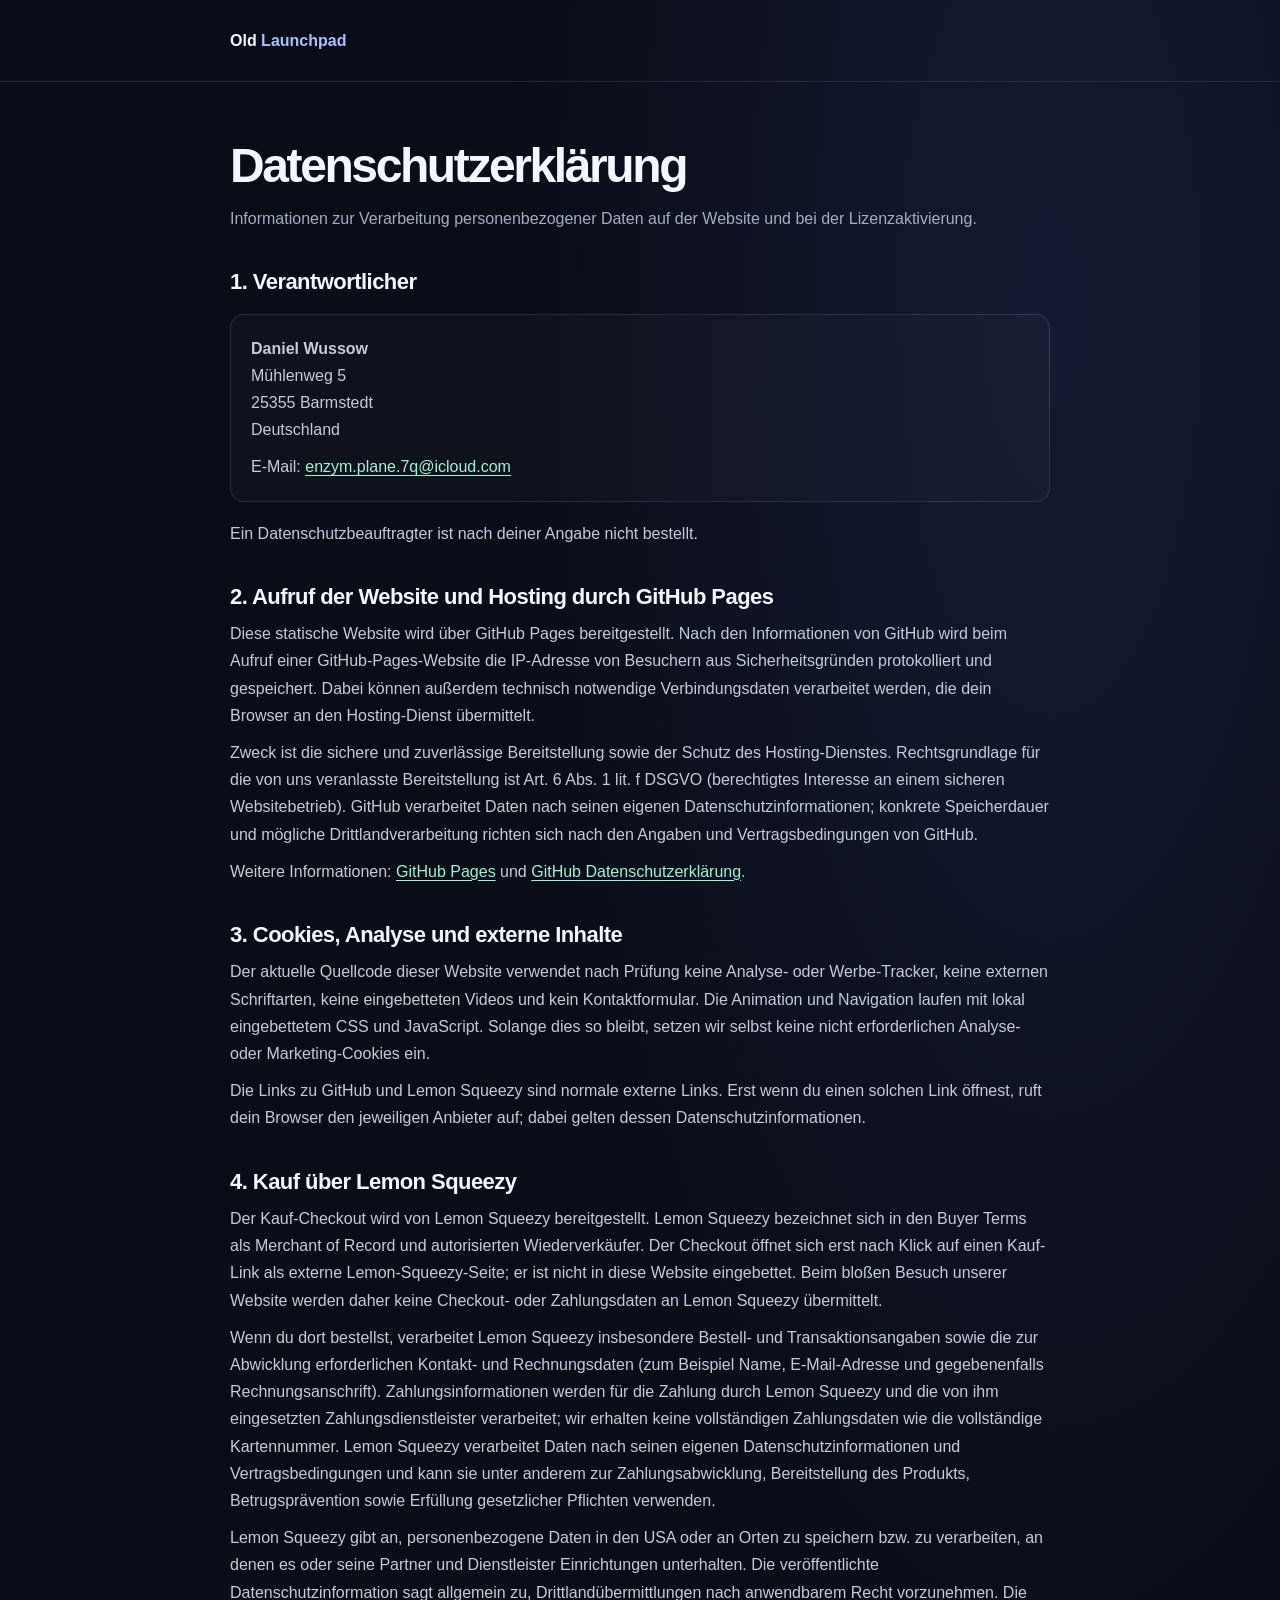
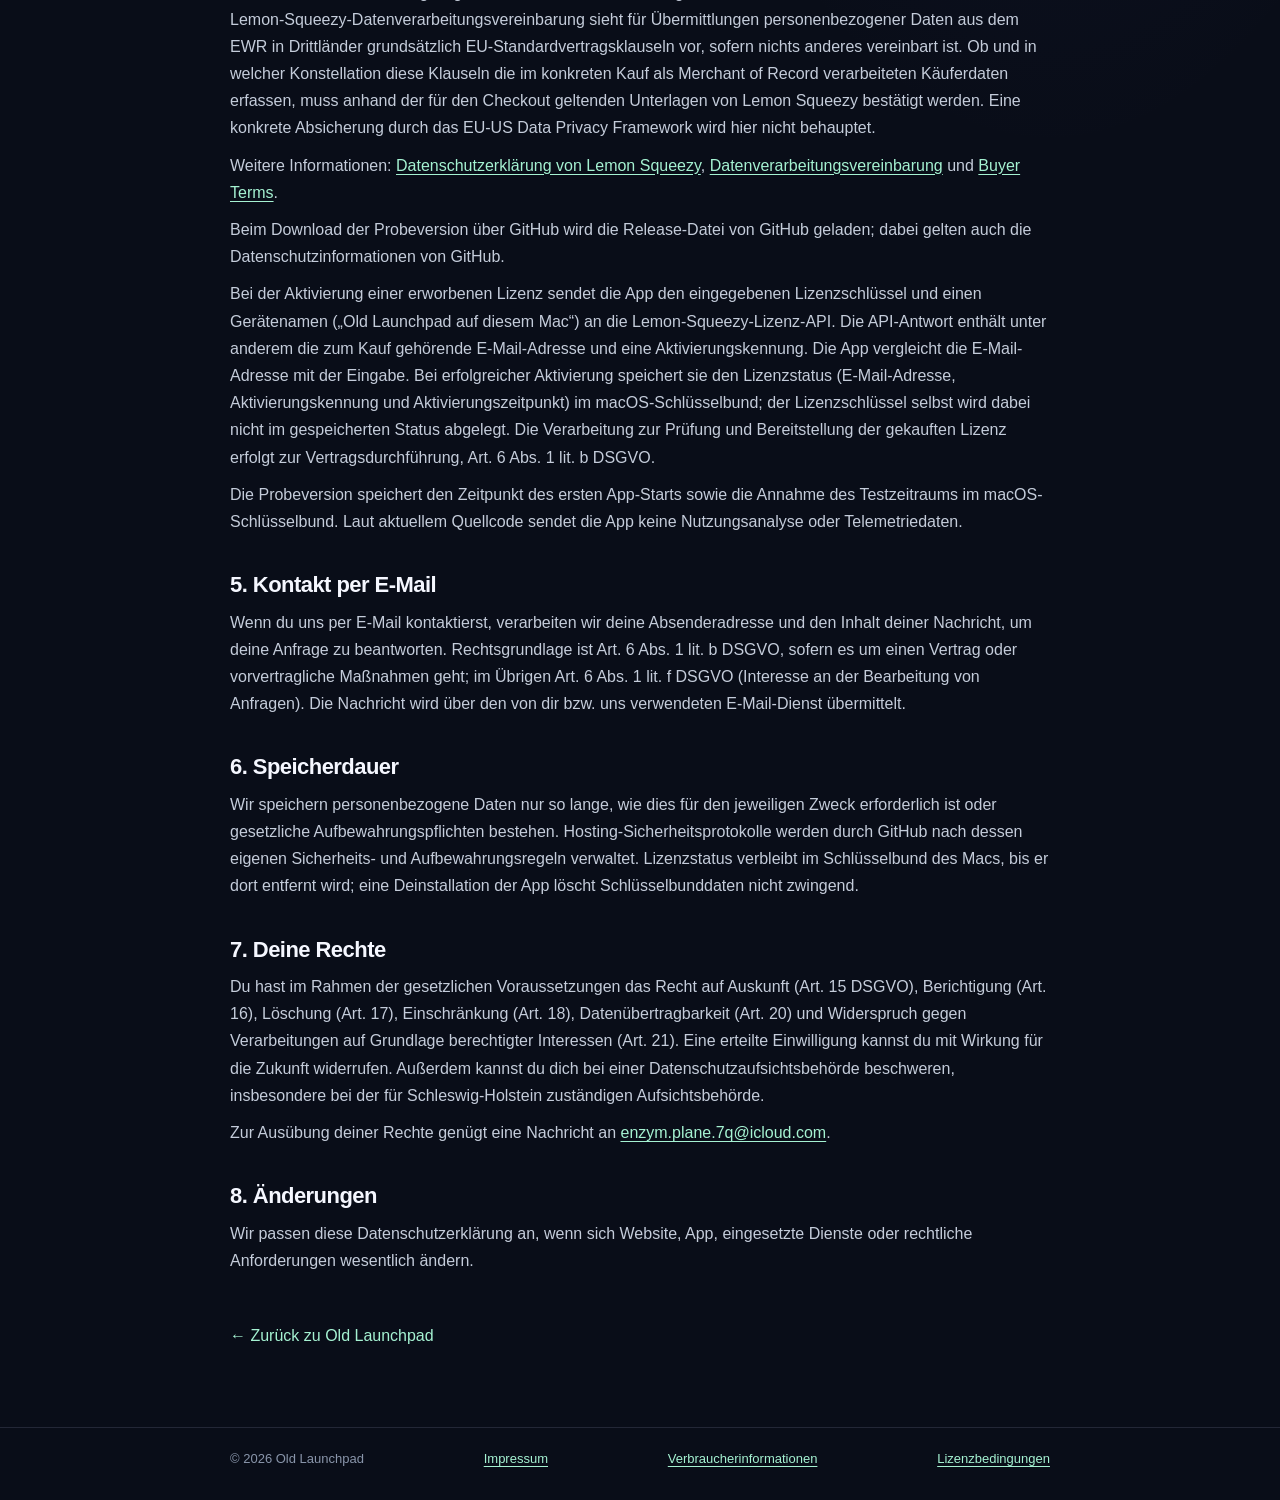
==== datenschutz.html @ 27e488f2 "Publish BaseBar Menu website Replace the placeholder with the BaseBar Menu landing page and unchange" ====
<!doctype html>
<html lang="de">
<head>
  <meta charset="utf-8">
  <meta name="viewport" content="width=device-width, initial-scale=1">
  <title>Datenschutzerklärung — Old Launchpad</title>
  <link rel="stylesheet" href="rechtliches.css">
</head>
<body>
  <header><div class="wrap"><a class="brand" href="index.html">Old <span>Launchpad</span></a></div></header>
  <main class="wrap">
    <h1>Datenschutzerklärung</h1>
    <p class="lead">Informationen zur Verarbeitung personenbezogener Daten auf der Website und bei der Lizenzaktivierung.</p>

    <h2>1. Verantwortlicher</h2>
    <div class="card">
      <p><strong>Daniel Wussow</strong><br>
      Mühlenweg 5<br>
      25355 Barmstedt<br>
      Deutschland</p>
      <p>E-Mail: <a href="mailto:enzym.plane.7q@icloud.com">enzym.plane.7q@icloud.com</a></p>
    </div>
    <p>Ein Datenschutzbeauftragter ist nach deiner Angabe nicht bestellt.</p>

    <h2>2. Aufruf der Website und Hosting durch GitHub Pages</h2>
    <p>Diese statische Website wird über GitHub Pages bereitgestellt. Nach den Informationen von GitHub wird beim Aufruf einer GitHub-Pages-Website die IP-Adresse von Besuchern aus Sicherheitsgründen protokolliert und gespeichert. Dabei können außerdem technisch notwendige Verbindungsdaten verarbeitet werden, die dein Browser an den Hosting-Dienst übermittelt.</p>
    <p>Zweck ist die sichere und zuverlässige Bereitstellung sowie der Schutz des Hosting-Dienstes. Rechtsgrundlage für die von uns veranlasste Bereitstellung ist Art. 6 Abs. 1 lit. f DSGVO (berechtigtes Interesse an einem sicheren Websitebetrieb). GitHub verarbeitet Daten nach seinen eigenen Datenschutzinformationen; konkrete Speicherdauer und mögliche Drittlandverarbeitung richten sich nach den Angaben und Vertragsbedingungen von GitHub.</p>
    <p>Weitere Informationen: <a href="https://docs.github.com/en/pages/getting-started-with-github-pages/what-is-github-pages">GitHub Pages</a> und <a href="https://docs.github.com/en/site-policy/privacy-policies/github-general-privacy-statement">GitHub Datenschutzerklärung</a>.</p>

    <h2>3. Cookies, Analyse und externe Inhalte</h2>
    <p>Der aktuelle Quellcode dieser Website verwendet nach Prüfung keine Analyse- oder Werbe-Tracker, keine externen Schriftarten, keine eingebetteten Videos und kein Kontaktformular. Die Animation und Navigation laufen mit lokal eingebettetem CSS und JavaScript. Solange dies so bleibt, setzen wir selbst keine nicht erforderlichen Analyse- oder Marketing-Cookies ein.</p>
    <p>Die Links zu GitHub und Lemon Squeezy sind normale externe Links. Erst wenn du einen solchen Link öffnest, ruft dein Browser den jeweiligen Anbieter auf; dabei gelten dessen Datenschutzinformationen.</p>

    <h2>4. Kauf über Lemon Squeezy</h2>
    <p>Der Kauf-Checkout wird von Lemon Squeezy bereitgestellt. Lemon Squeezy bezeichnet sich in den Buyer Terms als Merchant of Record und autorisierten Wiederverkäufer. Der Checkout öffnet sich erst nach Klick auf einen Kauf-Link als externe Lemon-Squeezy-Seite; er ist nicht in diese Website eingebettet. Beim bloßen Besuch unserer Website werden daher keine Checkout- oder Zahlungsdaten an Lemon Squeezy übermittelt.</p>
    <p>Wenn du dort bestellst, verarbeitet Lemon Squeezy insbesondere Bestell- und Transaktionsangaben sowie die zur Abwicklung erforderlichen Kontakt- und Rechnungsdaten (zum Beispiel Name, E-Mail-Adresse und gegebenenfalls Rechnungsanschrift). Zahlungsinformationen werden für die Zahlung durch Lemon Squeezy und die von ihm eingesetzten Zahlungsdienstleister verarbeitet; wir erhalten keine vollständigen Zahlungsdaten wie die vollständige Kartennummer. Lemon Squeezy verarbeitet Daten nach seinen eigenen Datenschutzinformationen und Vertragsbedingungen und kann sie unter anderem zur Zahlungsabwicklung, Bereitstellung des Produkts, Betrugsprävention sowie Erfüllung gesetzlicher Pflichten verwenden.</p>
    <p>Lemon Squeezy gibt an, personenbezogene Daten in den USA oder an Orten zu speichern bzw. zu verarbeiten, an denen es oder seine Partner und Dienstleister Einrichtungen unterhalten. Die veröffentlichte Datenschutzinformation sagt allgemein zu, Drittlandübermittlungen nach anwendbarem Recht vorzunehmen. Die Lemon-Squeezy-Datenverarbeitungsvereinbarung sieht für Übermittlungen personenbezogener Daten aus dem EWR in Drittländer grundsätzlich EU-Standardvertragsklauseln vor, sofern nichts anderes vereinbart ist. Ob und in welcher Konstellation diese Klauseln die im konkreten Kauf als Merchant of Record verarbeiteten Käuferdaten erfassen, muss anhand der für den Checkout geltenden Unterlagen von Lemon Squeezy bestätigt werden. Eine konkrete Absicherung durch das EU-US Data Privacy Framework wird hier nicht behauptet.</p>
    <p>Weitere Informationen: <a href="https://www.lemonsqueezy.com/privacy">Datenschutzerklärung von Lemon Squeezy</a>, <a href="https://www.lemonsqueezy.com/dpa">Datenverarbeitungsvereinbarung</a> und <a href="https://www.lemonsqueezy.com/buyer-terms">Buyer Terms</a>.</p>
    <p>Beim Download der Probeversion über GitHub wird die Release-Datei von GitHub geladen; dabei gelten auch die Datenschutzinformationen von GitHub.</p>
    <p>Bei der Aktivierung einer erworbenen Lizenz sendet die App den eingegebenen Lizenzschlüssel und einen Gerätenamen („Old Launchpad auf diesem Mac“) an die Lemon-Squeezy-Lizenz-API. Die API-Antwort enthält unter anderem die zum Kauf gehörende E-Mail-Adresse und eine Aktivierungskennung. Die App vergleicht die E-Mail-Adresse mit der Eingabe. Bei erfolgreicher Aktivierung speichert sie den Lizenzstatus (E-Mail-Adresse, Aktivierungskennung und Aktivierungszeitpunkt) im macOS-Schlüsselbund; der Lizenzschlüssel selbst wird dabei nicht im gespeicherten Status abgelegt. Die Verarbeitung zur Prüfung und Bereitstellung der gekauften Lizenz erfolgt zur Vertragsdurchführung, Art. 6 Abs. 1 lit. b DSGVO.</p>
    <p>Die Probeversion speichert den Zeitpunkt des ersten App-Starts sowie die Annahme des Testzeitraums im macOS-Schlüsselbund. Laut aktuellem Quellcode sendet die App keine Nutzungsanalyse oder Telemetriedaten.</p>

    <h2>5. Kontakt per E-Mail</h2>
    <p>Wenn du uns per E-Mail kontaktierst, verarbeiten wir deine Absenderadresse und den Inhalt deiner Nachricht, um deine Anfrage zu beantworten. Rechtsgrundlage ist Art. 6 Abs. 1 lit. b DSGVO, sofern es um einen Vertrag oder vorvertragliche Maßnahmen geht; im Übrigen Art. 6 Abs. 1 lit. f DSGVO (Interesse an der Bearbeitung von Anfragen). Die Nachricht wird über den von dir bzw. uns verwendeten E-Mail-Dienst übermittelt.</p>

    <h2>6. Speicherdauer</h2>
    <p>Wir speichern personenbezogene Daten nur so lange, wie dies für den jeweiligen Zweck erforderlich ist oder gesetzliche Aufbewahrungspflichten bestehen. Hosting-Sicherheitsprotokolle werden durch GitHub nach dessen eigenen Sicherheits- und Aufbewahrungsregeln verwaltet. Lizenzstatus verbleibt im Schlüsselbund des Macs, bis er dort entfernt wird; eine Deinstallation der App löscht Schlüsselbunddaten nicht zwingend.</p>

    <h2>7. Deine Rechte</h2>
    <p>Du hast im Rahmen der gesetzlichen Voraussetzungen das Recht auf Auskunft (Art. 15 DSGVO), Berichtigung (Art. 16), Löschung (Art. 17), Einschränkung (Art. 18), Datenübertragbarkeit (Art. 20) und Widerspruch gegen Verarbeitungen auf Grundlage berechtigter Interessen (Art. 21). Eine erteilte Einwilligung kannst du mit Wirkung für die Zukunft widerrufen. Außerdem kannst du dich bei einer Datenschutzaufsichtsbehörde beschweren, insbesondere bei der für Schleswig-Holstein zuständigen Aufsichtsbehörde.</p>
    <p>Zur Ausübung deiner Rechte genügt eine Nachricht an <a href="mailto:enzym.plane.7q@icloud.com">enzym.plane.7q@icloud.com</a>.</p>

    <h2>8. Änderungen</h2>
    <p>Wir passen diese Datenschutzerklärung an, wenn sich Website, App, eingesetzte Dienste oder rechtliche Anforderungen wesentlich ändern.</p>

    <a class="back" href="index.html">← Zurück zu Old Launchpad</a>
  </main>
  <footer><div class="wrap footer-row"><span>© 2026 Old Launchpad</span><a href="impressum.html">Impressum</a><a href="verbraucherinformationen.html">Verbraucherinformationen</a><a href="lizenzbedingungen.html">Lizenzbedingungen</a></div></footer>
</body>
</html>
---- rechtliches.css ----
:root {
  color-scheme: dark;
  --bg: #090d18;
  --panel: #111827;
  --text: #f5f7ff;
  --muted: #a4aec4;
  --line: rgba(205, 218, 255, .13);
  --mint: #a5f2d2;
}

* { box-sizing: border-box; }
body {
  margin: 0;
  background:
    radial-gradient(ellipse at 82% 10%, rgba(80, 93, 196, .16), transparent 34rem),
    var(--bg);
  color: var(--text);
  font: 16px/1.7 -apple-system, BlinkMacSystemFont, "Segoe UI", sans-serif;
  -webkit-font-smoothing: antialiased;
}
a { color: var(--mint); text-underline-offset: 3px; }
a:hover { color: white; }
.wrap { width: min(820px, calc(100% - 40px)); margin-inline: auto; }
header { padding: 27px 0; border-bottom: 1px solid var(--line); }
.brand { color: var(--text); font-weight: 700; text-decoration: none; }
.brand span { color: #a9c2ff; }
main { padding: 58px 0 78px; }
h1 { margin: 0 0 12px; font-size: clamp(34px, 6vw, 48px); line-height: 1.1; letter-spacing: -.05em; }
h2 { margin: 36px 0 10px; font-size: 22px; line-height: 1.25; letter-spacing: -.025em; }
h3 { margin: 24px 0 8px; font-size: 17px; }
p, li { color: #c4ccda; }
p { margin: 10px 0; }
ul { padding-left: 23px; }
li { margin: 5px 0; }
.lead { color: var(--muted); margin: 0 0 28px; }
.draft {
  margin: 28px 0;
  padding: 18px 20px;
  border: 1px solid rgba(255, 191, 102, .42);
  border-radius: 14px;
  background: rgba(255, 171, 71, .08);
  color: #ffe0ad;
}
.draft strong { display: block; margin-bottom: 6px; color: #ffce83; }
.draft p, .draft li { color: #f2d9b4; font-size: 14px; }
.card {
  margin: 18px 0;
  padding: 20px;
  border: 1px solid var(--line);
  border-radius: 14px;
  background: rgba(255,255,255,.025);
}
.card p:first-child { margin-top: 0; }
.card p:last-child { margin-bottom: 0; }
.muted { color: var(--muted); font-size: 14px; }
.back { display: inline-block; margin-top: 38px; color: var(--mint); text-decoration: none; }
footer { padding: 20px 0 30px; border-top: 1px solid var(--line); color: #8995aa; font-size: 13px; }
.footer-row { display: flex; flex-wrap: wrap; gap: 12px 22px; justify-content: space-between; }
@media (max-width: 560px) {
  main { padding-top: 38px; }
  .footer-row { flex-direction: column; }
}
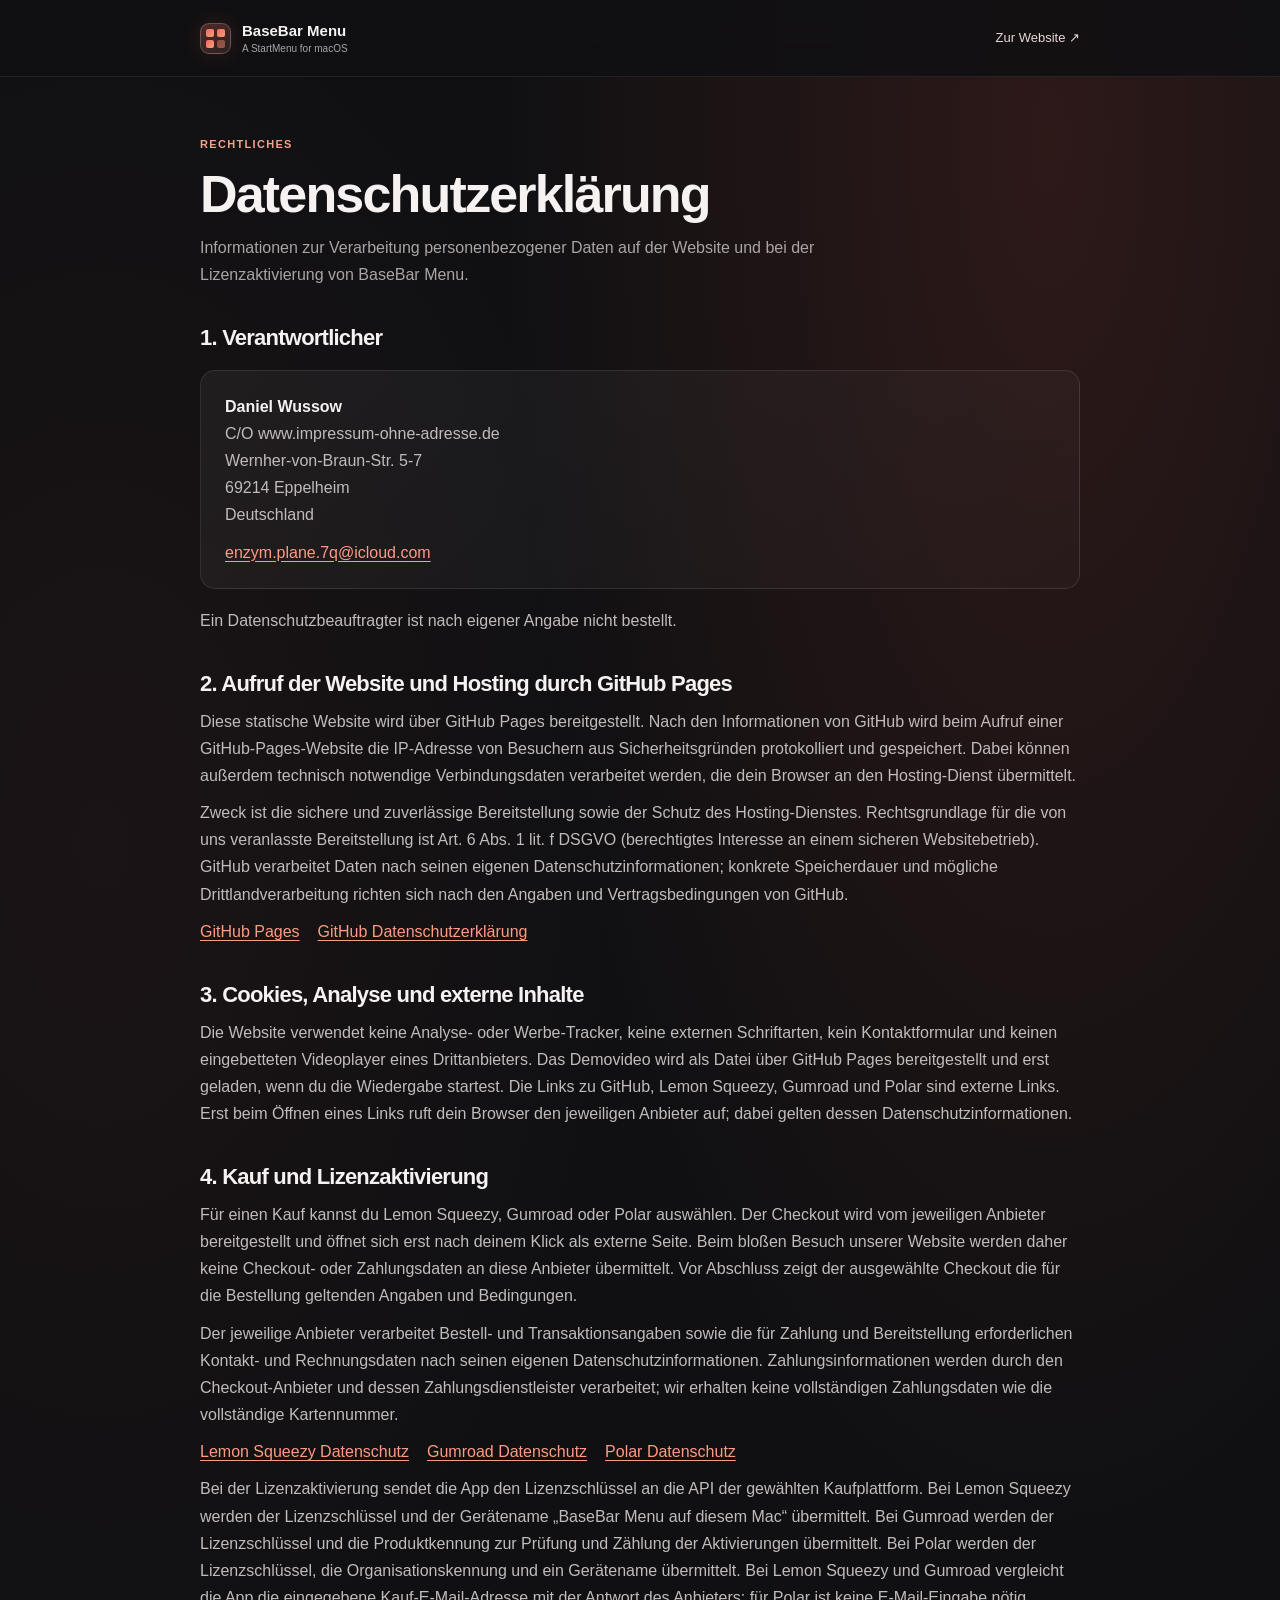
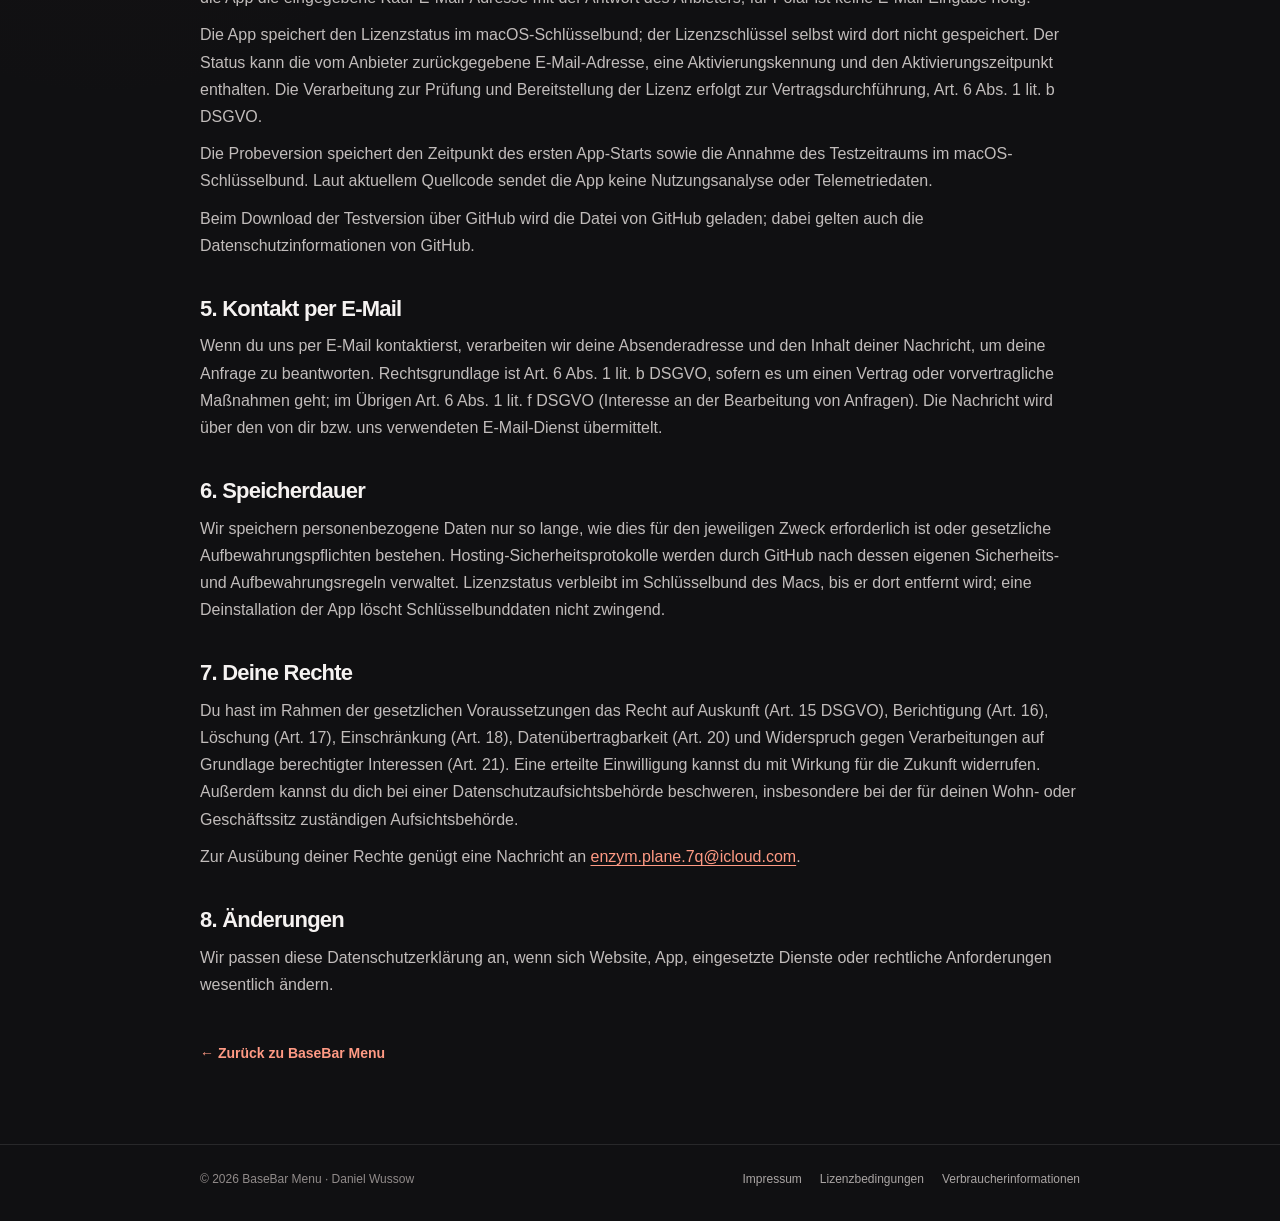
==== commit a4743fae: "Refresh BaseBar Menu legal pages Rework the four legal pages to match the BaseBar Menu branding and " ====
--- a/datenschutz.html
+++ b/datenschutz.html
@@ -3,42 +3,60 @@
 <head>
   <meta charset="utf-8">
   <meta name="viewport" content="width=device-width, initial-scale=1">
-  <title>Datenschutzerklärung — Old Launchpad</title>
+  <meta name="description" content="Datenschutzerklärung für die BaseBar Menu Website und App.">
+  <meta name="theme-color" content="#101012">
+  <title>Datenschutzerklärung — BaseBar Menu</title>
   <link rel="stylesheet" href="rechtliches.css">
 </head>
 <body>
-  <header><div class="wrap"><a class="brand" href="index.html">Old <span>Launchpad</span></a></div></header>
+  <header>
+    <div class="wrap header-row">
+      <a class="brand" href="index.html" aria-label="BaseBar Menu — A StartMenu for macOS">
+        <span class="brand-mark" aria-hidden="true"><span></span><span></span><span></span><span></span></span>
+        <span class="brand-copy"><strong>BaseBar Menu</strong><small>A StartMenu for macOS</small></span>
+      </a>
+      <a class="home-link" href="index.html">Zur Website <span aria-hidden="true">↗</span></a>
+    </div>
+  </header>
   <main class="wrap">
+    <p class="eyebrow">Rechtliches</p>
     <h1>Datenschutzerklärung</h1>
-    <p class="lead">Informationen zur Verarbeitung personenbezogener Daten auf der Website und bei der Lizenzaktivierung.</p>
+    <p class="lead">Informationen zur Verarbeitung personenbezogener Daten auf der Website und bei der Lizenzaktivierung von BaseBar Menu.</p>
 
     <h2>1. Verantwortlicher</h2>
-    <div class="card">
+    <div class="legal-card">
       <p><strong>Daniel Wussow</strong><br>
-      Mühlenweg 5<br>
-      25355 Barmstedt<br>
+      C/O www.impressum-ohne-adresse.de<br>
+      Wernher-von-Braun-Str. 5-7<br>
+      69214 Eppelheim<br>
       Deutschland</p>
-      <p>E-Mail: <a href="mailto:enzym.plane.7q@icloud.com">enzym.plane.7q@icloud.com</a></p>
+      <p><a href="mailto:enzym.plane.7q@icloud.com">enzym.plane.7q@icloud.com</a></p>
     </div>
-    <p>Ein Datenschutzbeauftragter ist nach deiner Angabe nicht bestellt.</p>
+    <p>Ein Datenschutzbeauftragter ist nach eigener Angabe nicht bestellt.</p>
 
     <h2>2. Aufruf der Website und Hosting durch GitHub Pages</h2>
     <p>Diese statische Website wird über GitHub Pages bereitgestellt. Nach den Informationen von GitHub wird beim Aufruf einer GitHub-Pages-Website die IP-Adresse von Besuchern aus Sicherheitsgründen protokolliert und gespeichert. Dabei können außerdem technisch notwendige Verbindungsdaten verarbeitet werden, die dein Browser an den Hosting-Dienst übermittelt.</p>
     <p>Zweck ist die sichere und zuverlässige Bereitstellung sowie der Schutz des Hosting-Dienstes. Rechtsgrundlage für die von uns veranlasste Bereitstellung ist Art. 6 Abs. 1 lit. f DSGVO (berechtigtes Interesse an einem sicheren Websitebetrieb). GitHub verarbeitet Daten nach seinen eigenen Datenschutzinformationen; konkrete Speicherdauer und mögliche Drittlandverarbeitung richten sich nach den Angaben und Vertragsbedingungen von GitHub.</p>
-    <p>Weitere Informationen: <a href="https://docs.github.com/en/pages/getting-started-with-github-pages/what-is-github-pages">GitHub Pages</a> und <a href="https://docs.github.com/en/site-policy/privacy-policies/github-general-privacy-statement">GitHub Datenschutzerklärung</a>.</p>
+    <p class="provider-links">
+      <a href="https://docs.github.com/en/pages/getting-started-with-github-pages/what-is-github-pages" target="_blank" rel="noopener noreferrer">GitHub Pages</a>
+      <a href="https://docs.github.com/en/site-policy/privacy-policies/github-general-privacy-statement" target="_blank" rel="noopener noreferrer">GitHub Datenschutzerklärung</a>
+    </p>
 
     <h2>3. Cookies, Analyse und externe Inhalte</h2>
-    <p>Der aktuelle Quellcode dieser Website verwendet nach Prüfung keine Analyse- oder Werbe-Tracker, keine externen Schriftarten, keine eingebetteten Videos und kein Kontaktformular. Die Animation und Navigation laufen mit lokal eingebettetem CSS und JavaScript. Solange dies so bleibt, setzen wir selbst keine nicht erforderlichen Analyse- oder Marketing-Cookies ein.</p>
-    <p>Die Links zu GitHub und Lemon Squeezy sind normale externe Links. Erst wenn du einen solchen Link öffnest, ruft dein Browser den jeweiligen Anbieter auf; dabei gelten dessen Datenschutzinformationen.</p>
+    <p>Die Website verwendet keine Analyse- oder Werbe-Tracker, keine externen Schriftarten, kein Kontaktformular und keinen eingebetteten Videoplayer eines Drittanbieters. Das Demovideo wird als Datei über GitHub Pages bereitgestellt und erst geladen, wenn du die Wiedergabe startest. Die Links zu GitHub, Lemon Squeezy, Gumroad und Polar sind externe Links. Erst beim Öffnen eines Links ruft dein Browser den jeweiligen Anbieter auf; dabei gelten dessen Datenschutzinformationen.</p>
 
-    <h2>4. Kauf über Lemon Squeezy</h2>
-    <p>Der Kauf-Checkout wird von Lemon Squeezy bereitgestellt. Lemon Squeezy bezeichnet sich in den Buyer Terms als Merchant of Record und autorisierten Wiederverkäufer. Der Checkout öffnet sich erst nach Klick auf einen Kauf-Link als externe Lemon-Squeezy-Seite; er ist nicht in diese Website eingebettet. Beim bloßen Besuch unserer Website werden daher keine Checkout- oder Zahlungsdaten an Lemon Squeezy übermittelt.</p>
-    <p>Wenn du dort bestellst, verarbeitet Lemon Squeezy insbesondere Bestell- und Transaktionsangaben sowie die zur Abwicklung erforderlichen Kontakt- und Rechnungsdaten (zum Beispiel Name, E-Mail-Adresse und gegebenenfalls Rechnungsanschrift). Zahlungsinformationen werden für die Zahlung durch Lemon Squeezy und die von ihm eingesetzten Zahlungsdienstleister verarbeitet; wir erhalten keine vollständigen Zahlungsdaten wie die vollständige Kartennummer. Lemon Squeezy verarbeitet Daten nach seinen eigenen Datenschutzinformationen und Vertragsbedingungen und kann sie unter anderem zur Zahlungsabwicklung, Bereitstellung des Produkts, Betrugsprävention sowie Erfüllung gesetzlicher Pflichten verwenden.</p>
-    <p>Lemon Squeezy gibt an, personenbezogene Daten in den USA oder an Orten zu speichern bzw. zu verarbeiten, an denen es oder seine Partner und Dienstleister Einrichtungen unterhalten. Die veröffentlichte Datenschutzinformation sagt allgemein zu, Drittlandübermittlungen nach anwendbarem Recht vorzunehmen. Die Lemon-Squeezy-Datenverarbeitungsvereinbarung sieht für Übermittlungen personenbezogener Daten aus dem EWR in Drittländer grundsätzlich EU-Standardvertragsklauseln vor, sofern nichts anderes vereinbart ist. Ob und in welcher Konstellation diese Klauseln die im konkreten Kauf als Merchant of Record verarbeiteten Käuferdaten erfassen, muss anhand der für den Checkout geltenden Unterlagen von Lemon Squeezy bestätigt werden. Eine konkrete Absicherung durch das EU-US Data Privacy Framework wird hier nicht behauptet.</p>
-    <p>Weitere Informationen: <a href="https://www.lemonsqueezy.com/privacy">Datenschutzerklärung von Lemon Squeezy</a>, <a href="https://www.lemonsqueezy.com/dpa">Datenverarbeitungsvereinbarung</a> und <a href="https://www.lemonsqueezy.com/buyer-terms">Buyer Terms</a>.</p>
-    <p>Beim Download der Probeversion über GitHub wird die Release-Datei von GitHub geladen; dabei gelten auch die Datenschutzinformationen von GitHub.</p>
-    <p>Bei der Aktivierung einer erworbenen Lizenz sendet die App den eingegebenen Lizenzschlüssel und einen Gerätenamen („Old Launchpad auf diesem Mac“) an die Lemon-Squeezy-Lizenz-API. Die API-Antwort enthält unter anderem die zum Kauf gehörende E-Mail-Adresse und eine Aktivierungskennung. Die App vergleicht die E-Mail-Adresse mit der Eingabe. Bei erfolgreicher Aktivierung speichert sie den Lizenzstatus (E-Mail-Adresse, Aktivierungskennung und Aktivierungszeitpunkt) im macOS-Schlüsselbund; der Lizenzschlüssel selbst wird dabei nicht im gespeicherten Status abgelegt. Die Verarbeitung zur Prüfung und Bereitstellung der gekauften Lizenz erfolgt zur Vertragsdurchführung, Art. 6 Abs. 1 lit. b DSGVO.</p>
+    <h2>4. Kauf und Lizenzaktivierung</h2>
+    <p>Für einen Kauf kannst du Lemon Squeezy, Gumroad oder Polar auswählen. Der Checkout wird vom jeweiligen Anbieter bereitgestellt und öffnet sich erst nach deinem Klick als externe Seite. Beim bloßen Besuch unserer Website werden daher keine Checkout- oder Zahlungsdaten an diese Anbieter übermittelt. Vor Abschluss zeigt der ausgewählte Checkout die für die Bestellung geltenden Angaben und Bedingungen.</p>
+    <p>Der jeweilige Anbieter verarbeitet Bestell- und Transaktionsangaben sowie die für Zahlung und Bereitstellung erforderlichen Kontakt- und Rechnungsdaten nach seinen eigenen Datenschutzinformationen. Zahlungsinformationen werden durch den Checkout-Anbieter und dessen Zahlungsdienstleister verarbeitet; wir erhalten keine vollständigen Zahlungsdaten wie die vollständige Kartennummer.</p>
+    <p class="provider-links">
+      <a href="https://www.lemonsqueezy.com/privacy" target="_blank" rel="noopener noreferrer">Lemon Squeezy Datenschutz</a>
+      <a href="https://gumroad.com/privacy" target="_blank" rel="noopener noreferrer">Gumroad Datenschutz</a>
+      <a href="https://polar.sh/legal/privacy" target="_blank" rel="noopener noreferrer">Polar Datenschutz</a>
+    </p>
+    <p>Bei der Lizenzaktivierung sendet die App den Lizenzschlüssel an die API der gewählten Kaufplattform. Bei Lemon Squeezy werden der Lizenzschlüssel und der Gerätename „BaseBar Menu auf diesem Mac“ übermittelt. Bei Gumroad werden der Lizenzschlüssel und die Produktkennung zur Prüfung und Zählung der Aktivierungen übermittelt. Bei Polar werden der Lizenzschlüssel, die Organisationskennung und ein Gerätename übermittelt. Bei Lemon Squeezy und Gumroad vergleicht die App die eingegebene Kauf-E-Mail-Adresse mit der Antwort des Anbieters; für Polar ist keine E-Mail-Eingabe nötig.</p>
+    <p>Die App speichert den Lizenzstatus im macOS-Schlüsselbund; der Lizenzschlüssel selbst wird dort nicht gespeichert. Der Status kann die vom Anbieter zurückgegebene E-Mail-Adresse, eine Aktivierungskennung und den Aktivierungszeitpunkt enthalten. Die Verarbeitung zur Prüfung und Bereitstellung der Lizenz erfolgt zur Vertragsdurchführung, Art. 6 Abs. 1 lit. b DSGVO.</p>
     <p>Die Probeversion speichert den Zeitpunkt des ersten App-Starts sowie die Annahme des Testzeitraums im macOS-Schlüsselbund. Laut aktuellem Quellcode sendet die App keine Nutzungsanalyse oder Telemetriedaten.</p>
+    <p>Beim Download der Testversion über GitHub wird die Datei von GitHub geladen; dabei gelten auch die Datenschutzinformationen von GitHub.</p>
 
     <h2>5. Kontakt per E-Mail</h2>
     <p>Wenn du uns per E-Mail kontaktierst, verarbeiten wir deine Absenderadresse und den Inhalt deiner Nachricht, um deine Anfrage zu beantworten. Rechtsgrundlage ist Art. 6 Abs. 1 lit. b DSGVO, sofern es um einen Vertrag oder vorvertragliche Maßnahmen geht; im Übrigen Art. 6 Abs. 1 lit. f DSGVO (Interesse an der Bearbeitung von Anfragen). Die Nachricht wird über den von dir bzw. uns verwendeten E-Mail-Dienst übermittelt.</p>
@@ -47,14 +65,23 @@
     <p>Wir speichern personenbezogene Daten nur so lange, wie dies für den jeweiligen Zweck erforderlich ist oder gesetzliche Aufbewahrungspflichten bestehen. Hosting-Sicherheitsprotokolle werden durch GitHub nach dessen eigenen Sicherheits- und Aufbewahrungsregeln verwaltet. Lizenzstatus verbleibt im Schlüsselbund des Macs, bis er dort entfernt wird; eine Deinstallation der App löscht Schlüsselbunddaten nicht zwingend.</p>
 
     <h2>7. Deine Rechte</h2>
-    <p>Du hast im Rahmen der gesetzlichen Voraussetzungen das Recht auf Auskunft (Art. 15 DSGVO), Berichtigung (Art. 16), Löschung (Art. 17), Einschränkung (Art. 18), Datenübertragbarkeit (Art. 20) und Widerspruch gegen Verarbeitungen auf Grundlage berechtigter Interessen (Art. 21). Eine erteilte Einwilligung kannst du mit Wirkung für die Zukunft widerrufen. Außerdem kannst du dich bei einer Datenschutzaufsichtsbehörde beschweren, insbesondere bei der für Schleswig-Holstein zuständigen Aufsichtsbehörde.</p>
+    <p>Du hast im Rahmen der gesetzlichen Voraussetzungen das Recht auf Auskunft (Art. 15 DSGVO), Berichtigung (Art. 16), Löschung (Art. 17), Einschränkung (Art. 18), Datenübertragbarkeit (Art. 20) und Widerspruch gegen Verarbeitungen auf Grundlage berechtigter Interessen (Art. 21). Eine erteilte Einwilligung kannst du mit Wirkung für die Zukunft widerrufen. Außerdem kannst du dich bei einer Datenschutzaufsichtsbehörde beschweren, insbesondere bei der für deinen Wohn- oder Geschäftssitz zuständigen Aufsichtsbehörde.</p>
     <p>Zur Ausübung deiner Rechte genügt eine Nachricht an <a href="mailto:enzym.plane.7q@icloud.com">enzym.plane.7q@icloud.com</a>.</p>
 
     <h2>8. Änderungen</h2>
     <p>Wir passen diese Datenschutzerklärung an, wenn sich Website, App, eingesetzte Dienste oder rechtliche Anforderungen wesentlich ändern.</p>
 
-    <a class="back" href="index.html">← Zurück zu Old Launchpad</a>
+    <a class="back" href="index.html">← Zurück zu BaseBar Menu</a>
   </main>
-  <footer><div class="wrap footer-row"><span>© 2026 Old Launchpad</span><a href="impressum.html">Impressum</a><a href="verbraucherinformationen.html">Verbraucherinformationen</a><a href="lizenzbedingungen.html">Lizenzbedingungen</a></div></footer>
+  <footer>
+    <div class="wrap footer-row">
+      <span>© 2026 BaseBar Menu · Daniel Wussow</span>
+      <nav class="footer-links" aria-label="Rechtliche Seiten">
+        <a href="impressum.html">Impressum</a>
+        <a href="lizenzbedingungen.html">Lizenzbedingungen</a>
+        <a href="verbraucherinformationen.html">Verbraucherinformationen</a>
+      </nav>
+    </div>
+  </footer>
 </body>
 </html>
--- a/rechtliches.css
+++ b/rechtliches.css
@@ -1,62 +1,233 @@
 :root {
   color-scheme: dark;
-  --bg: #090d18;
-  --panel: #111827;
-  --text: #f5f7ff;
-  --muted: #a4aec4;
-  --line: rgba(205, 218, 255, .13);
-  --mint: #a5f2d2;
+  --background: #101012;
+  --surface: #18181c;
+  --text: #f5f2f1;
+  --muted: #aaa5a4;
+  --line: rgba(255, 255, 255, .1);
+  --red: #f06b60;
+  --orange: #f5a078;
 }
 
 * { box-sizing: border-box; }
+
+html { scroll-behavior: smooth; }
+
 body {
   margin: 0;
   background:
-    radial-gradient(ellipse at 82% 10%, rgba(80, 93, 196, .16), transparent 34rem),
-    var(--bg);
+    radial-gradient(ellipse at 82% 5%, rgba(181, 66, 54, .18), transparent 34rem),
+    radial-gradient(ellipse at 8% 30%, rgba(108, 48, 47, .12), transparent 32rem),
+    var(--background);
   color: var(--text);
   font: 16px/1.7 -apple-system, BlinkMacSystemFont, "Segoe UI", sans-serif;
   -webkit-font-smoothing: antialiased;
 }
-a { color: var(--mint); text-underline-offset: 3px; }
-a:hover { color: white; }
-.wrap { width: min(820px, calc(100% - 40px)); margin-inline: auto; }
-header { padding: 27px 0; border-bottom: 1px solid var(--line); }
-.brand { color: var(--text); font-weight: 700; text-decoration: none; }
-.brand span { color: #a9c2ff; }
+
+a {
+  color: #ff9a84;
+  text-underline-offset: 3px;
+}
+
+a:hover { color: #ffc0a5; }
+
+.wrap {
+  width: min(880px, calc(100% - 40px));
+  margin-inline: auto;
+}
+
+header {
+  position: sticky;
+  z-index: 5;
+  top: 0;
+  border-bottom: 1px solid rgba(255, 255, 255, .08);
+  background: rgba(16, 16, 18, .86);
+  backdrop-filter: blur(18px);
+}
+
+.header-row {
+  display: flex;
+  min-height: 76px;
+  align-items: center;
+  justify-content: space-between;
+  gap: 20px;
+}
+
+.brand {
+  display: inline-flex;
+  align-items: center;
+  gap: 11px;
+  color: var(--text);
+  font-weight: 800;
+  text-decoration: none;
+}
+
+.brand-mark {
+  display: grid;
+  width: 31px;
+  height: 31px;
+  flex: 0 0 auto;
+  grid-template-columns: repeat(2, 1fr);
+  gap: 3px;
+  padding: 5px;
+  border: 1px solid rgba(255, 255, 255, .22);
+  border-radius: 9px;
+  background: linear-gradient(145deg, rgba(240, 107, 96, .3), rgba(245, 160, 120, .12));
+  box-shadow: 0 0 24px rgba(240, 107, 96, .16);
+}
+
+.brand-mark span {
+  border-radius: 2px;
+  background: linear-gradient(135deg, var(--red), var(--orange));
+}
+
+.brand-mark span:last-child { opacity: .48; }
+
+.brand-copy { display: grid; line-height: 1.2; }
+.brand-copy strong { font-size: 15px; }
+.brand-copy small {
+  margin-top: 3px;
+  color: var(--muted);
+  font-size: 10px;
+  font-weight: 500;
+}
+
+.home-link {
+  color: #e7d8d5;
+  font-size: 13px;
+  text-decoration: none;
+}
+
+.home-link:hover { color: var(--orange); }
+
 main { padding: 58px 0 78px; }
-h1 { margin: 0 0 12px; font-size: clamp(34px, 6vw, 48px); line-height: 1.1; letter-spacing: -.05em; }
-h2 { margin: 36px 0 10px; font-size: 22px; line-height: 1.25; letter-spacing: -.025em; }
-h3 { margin: 24px 0 8px; font-size: 17px; }
-p, li { color: #c4ccda; }
+
+.eyebrow {
+  margin: 0 0 12px;
+  color: #f4a28d;
+  font-size: 11px;
+  font-weight: 700;
+  letter-spacing: .12em;
+  text-transform: uppercase;
+}
+
+h1, h2, h3 {
+  font-family: -apple-system, BlinkMacSystemFont, "Segoe UI", sans-serif;
+  letter-spacing: -.035em;
+}
+
+h1 {
+  margin: 0 0 12px;
+  font-size: clamp(36px, 6vw, 52px);
+  font-weight: 800;
+  line-height: 1.08;
+}
+
+h2 {
+  margin: 36px 0 10px;
+  font-size: 22px;
+  font-weight: 750;
+  line-height: 1.25;
+}
+
+h3 {
+  margin: 24px 0 8px;
+  font-size: 17px;
+  font-weight: 700;
+}
+
+p, li { color: #c1bcbb; }
 p { margin: 10px 0; }
 ul { padding-left: 23px; }
 li { margin: 5px 0; }
-.lead { color: var(--muted); margin: 0 0 28px; }
-.draft {
-  margin: 28px 0;
-  padding: 18px 20px;
-  border: 1px solid rgba(255, 191, 102, .42);
+strong { color: var(--text); }
+
+.lead {
+  max-width: 720px;
+  margin: 0 0 32px;
+  color: var(--muted);
+  font-size: 16px;
+}
+
+.legal-card {
+  margin: 18px 0;
+  padding: 22px 24px;
+  border: 1px solid var(--line);
+  border-radius: 15px;
+  background: linear-gradient(145deg, rgba(255, 255, 255, .05), rgba(255, 255, 255, .018));
+}
+
+.legal-card p:first-child { margin-top: 0; }
+.legal-card p:last-child { margin-bottom: 0; }
+
+.notice {
+  margin: 24px 0;
+  padding: 17px 20px;
+  border: 1px solid rgba(240, 107, 96, .3);
   border-radius: 14px;
-  background: rgba(255, 171, 71, .08);
-  color: #ffe0ad;
-}
-.draft strong { display: block; margin-bottom: 6px; color: #ffce83; }
-.draft p, .draft li { color: #f2d9b4; font-size: 14px; }
-.card {
-  margin: 18px 0;
-  padding: 20px;
-  border: 1px solid var(--line);
-  border-radius: 14px;
-  background: rgba(255,255,255,.025);
-}
-.card p:first-child { margin-top: 0; }
-.card p:last-child { margin-bottom: 0; }
-.muted { color: var(--muted); font-size: 14px; }
-.back { display: inline-block; margin-top: 38px; color: var(--mint); text-decoration: none; }
-footer { padding: 20px 0 30px; border-top: 1px solid var(--line); color: #8995aa; font-size: 13px; }
-.footer-row { display: flex; flex-wrap: wrap; gap: 12px 22px; justify-content: space-between; }
+  background: rgba(240, 107, 96, .07);
+}
+
+.notice p { margin: 0; }
+
+.provider-links {
+  display: flex;
+  flex-wrap: wrap;
+  gap: 8px 18px;
+}
+
+.back {
+  display: inline-flex;
+  margin-top: 34px;
+  color: #ff9a84;
+  font-size: 14px;
+  font-weight: 650;
+  text-decoration: none;
+}
+
+.back:hover { color: #ffc0a5; }
+
+footer {
+  padding: 24px 0 32px;
+  border-top: 1px solid var(--line);
+  color: #918b8a;
+  font-size: 12px;
+}
+
+.footer-row {
+  display: flex;
+  flex-wrap: wrap;
+  align-items: center;
+  justify-content: space-between;
+  gap: 12px 22px;
+}
+
+.footer-links {
+  display: flex;
+  flex-wrap: wrap;
+  gap: 10px 18px;
+}
+
+.footer-links a {
+  color: #aaa5a4;
+  text-decoration: none;
+}
+
+.footer-links a:hover { color: var(--orange); }
+
+:focus-visible {
+  outline: 2px solid #ffab8c;
+  outline-offset: 4px;
+}
+
 @media (max-width: 560px) {
-  main { padding-top: 38px; }
-  .footer-row { flex-direction: column; }
-}
+  .wrap { width: min(880px, calc(100% - 32px)); }
+  .header-row { min-height: 68px; }
+  main { padding: 42px 0 58px; }
+  .legal-card { padding: 18px; }
+  .footer-row { align-items: flex-start; flex-direction: column; }
+}
+
+@media (prefers-reduced-motion: reduce) {
+  html { scroll-behavior: auto; }
+}
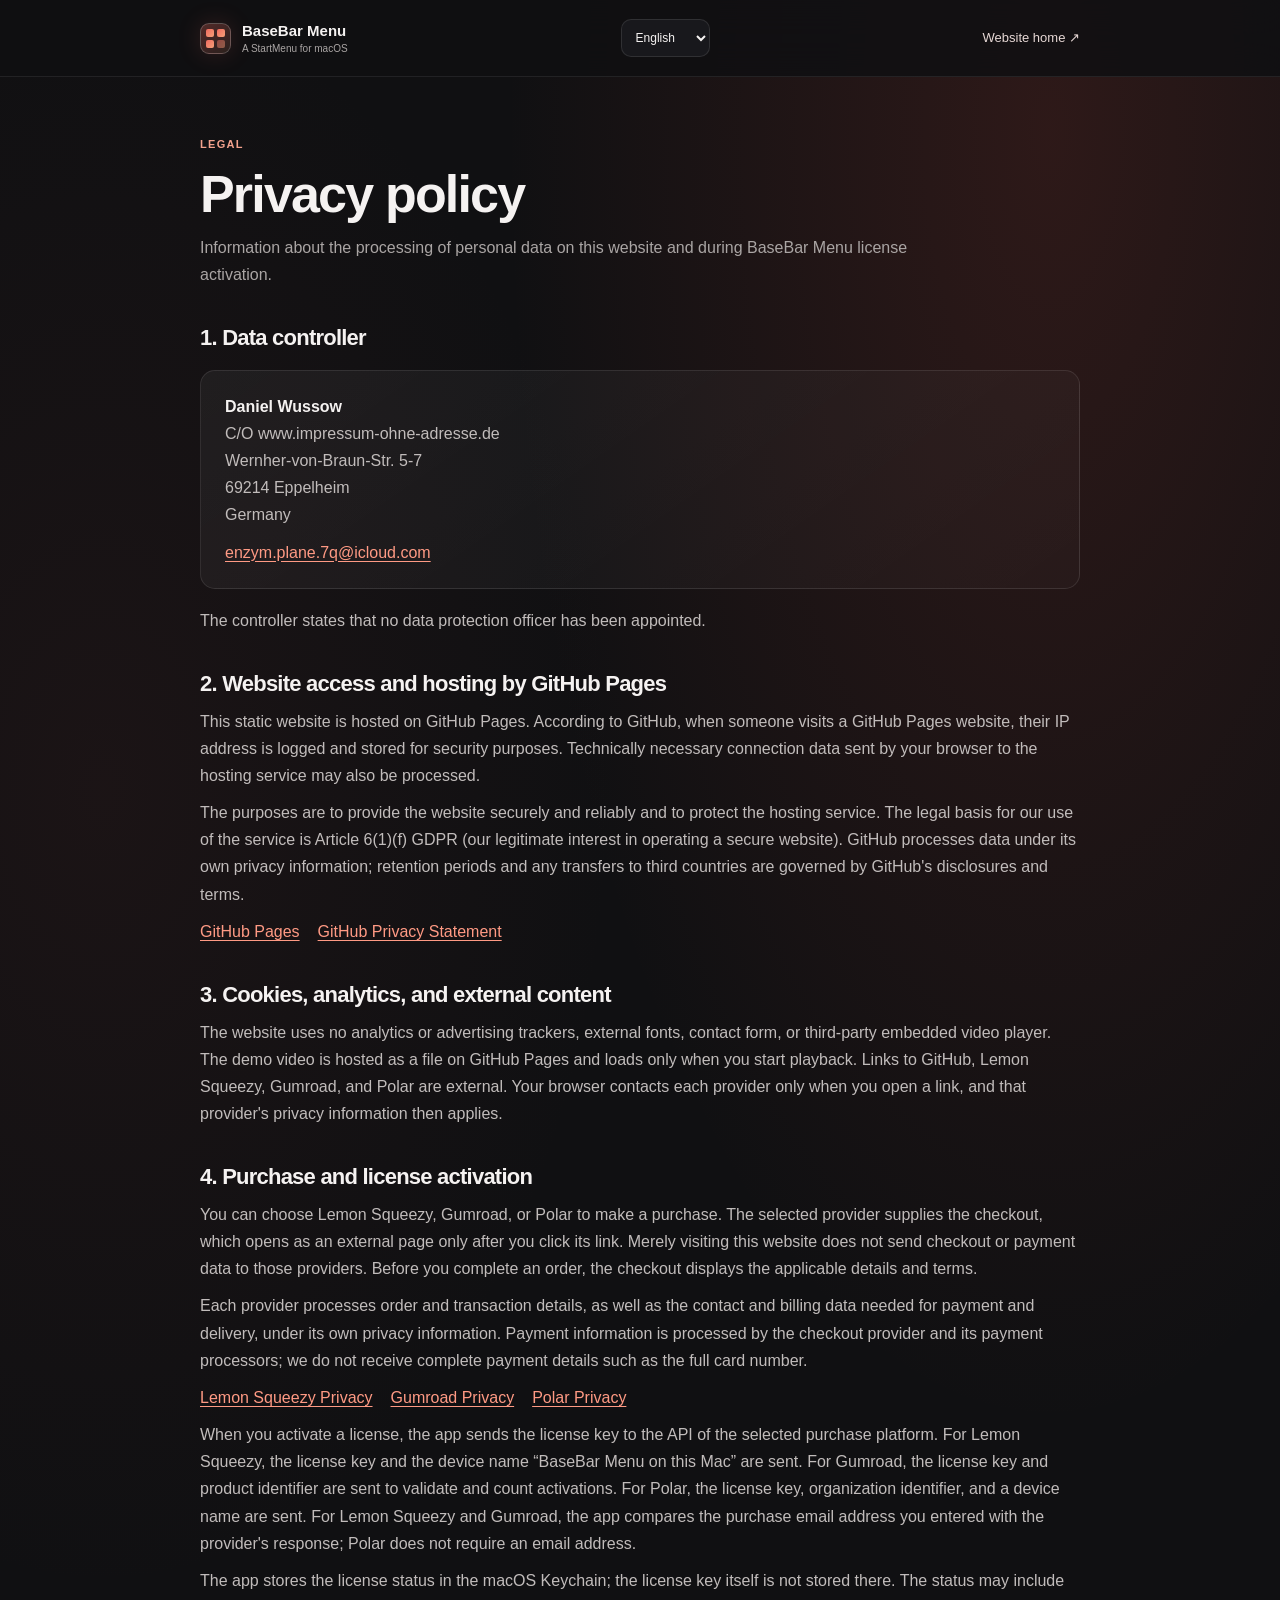
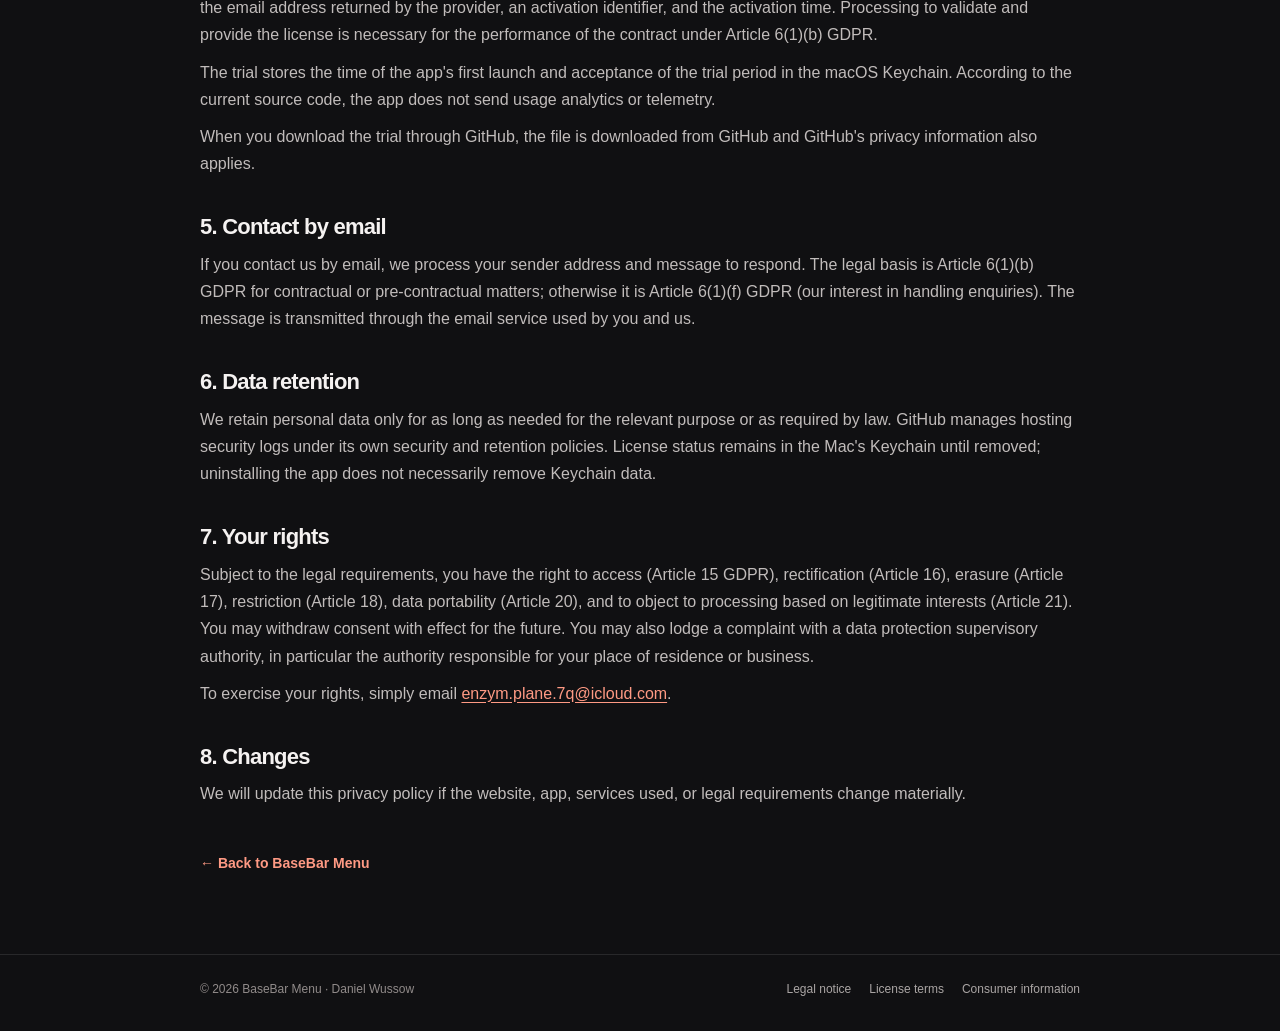
==== commit ff23a647: "Add multilingual website support Add German, English, Spanish, and French localization across the la" ====
--- a/datenschutz.html
+++ b/datenschutz.html
@@ -8,13 +8,19 @@
   <title>Datenschutzerklärung — BaseBar Menu</title>
   <link rel="stylesheet" href="rechtliches.css">
 </head>
-<body>
+<body data-i18n-page="privacy">
   <header>
     <div class="wrap header-row">
       <a class="brand" href="index.html" aria-label="BaseBar Menu — A StartMenu for macOS">
         <span class="brand-mark" aria-hidden="true"><span></span><span></span><span></span><span></span></span>
         <span class="brand-copy"><strong>BaseBar Menu</strong><small>A StartMenu for macOS</small></span>
       </a>
+      <select class="language-select" data-language-switch aria-label="Sprache auswählen">
+        <option value="de">Deutsch</option>
+        <option value="en">English</option>
+        <option value="es">Español</option>
+        <option value="fr">Français</option>
+      </select>
       <a class="home-link" href="index.html">Zur Website <span aria-hidden="true">↗</span></a>
     </div>
   </header>
@@ -83,5 +89,6 @@
       </nav>
     </div>
   </footer>
+  <script src="i18n.js" defer></script>
 </body>
 </html>
--- a/rechtliches.css
+++ b/rechtliches.css
@@ -92,6 +92,18 @@
   font-weight: 500;
 }
 
+.language-select {
+  min-height: 38px;
+  padding: 0 10px;
+  border: 1px solid var(--line);
+  border-radius: 10px;
+  background: var(--surface);
+  color: var(--text);
+  font: inherit;
+  font-size: 12px;
+  cursor: pointer;
+}
+
 .home-link {
   color: #e7d8d5;
   font-size: 13px;
@@ -222,7 +234,7 @@
 
 @media (max-width: 560px) {
   .wrap { width: min(880px, calc(100% - 32px)); }
-  .header-row { min-height: 68px; }
+  .header-row { min-height: 68px; flex-wrap: wrap; padding: 10px 0; }
   main { padding: 42px 0 58px; }
   .legal-card { padding: 18px; }
   .footer-row { align-items: flex-start; flex-direction: column; }
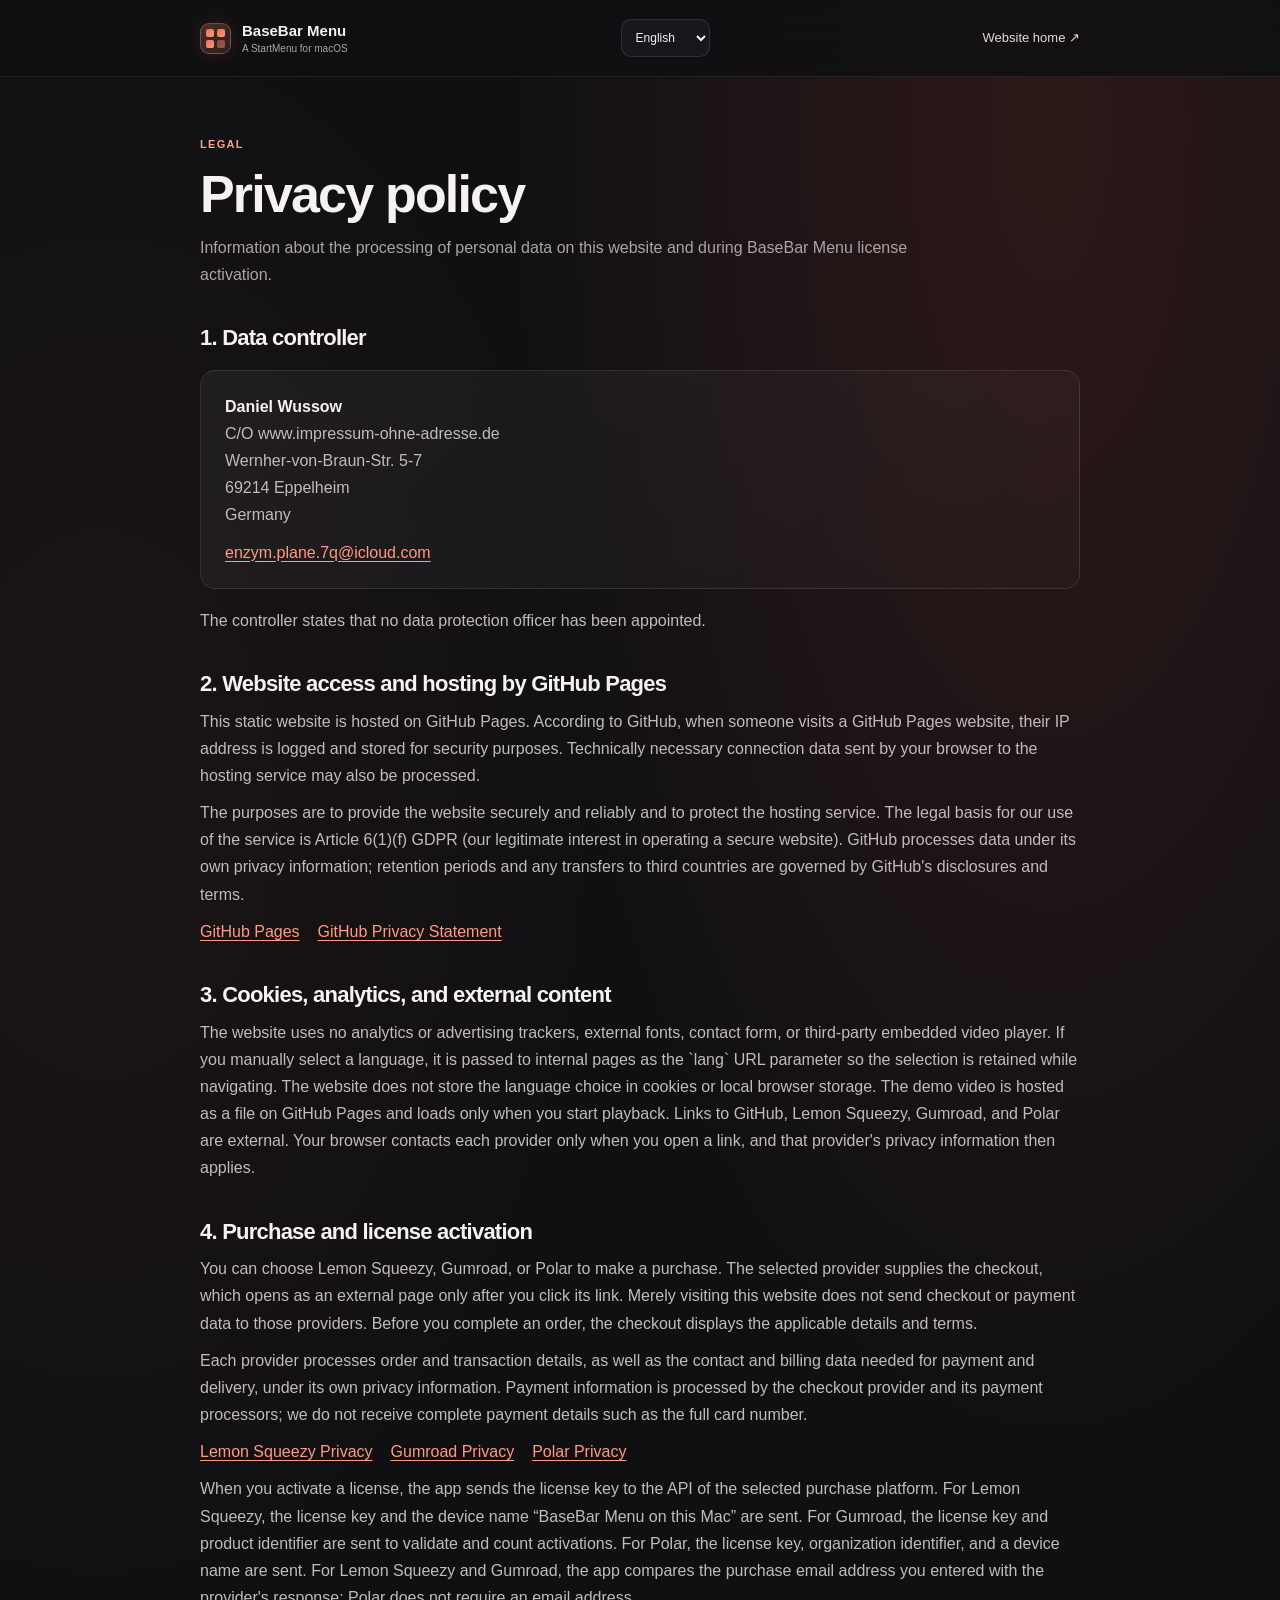
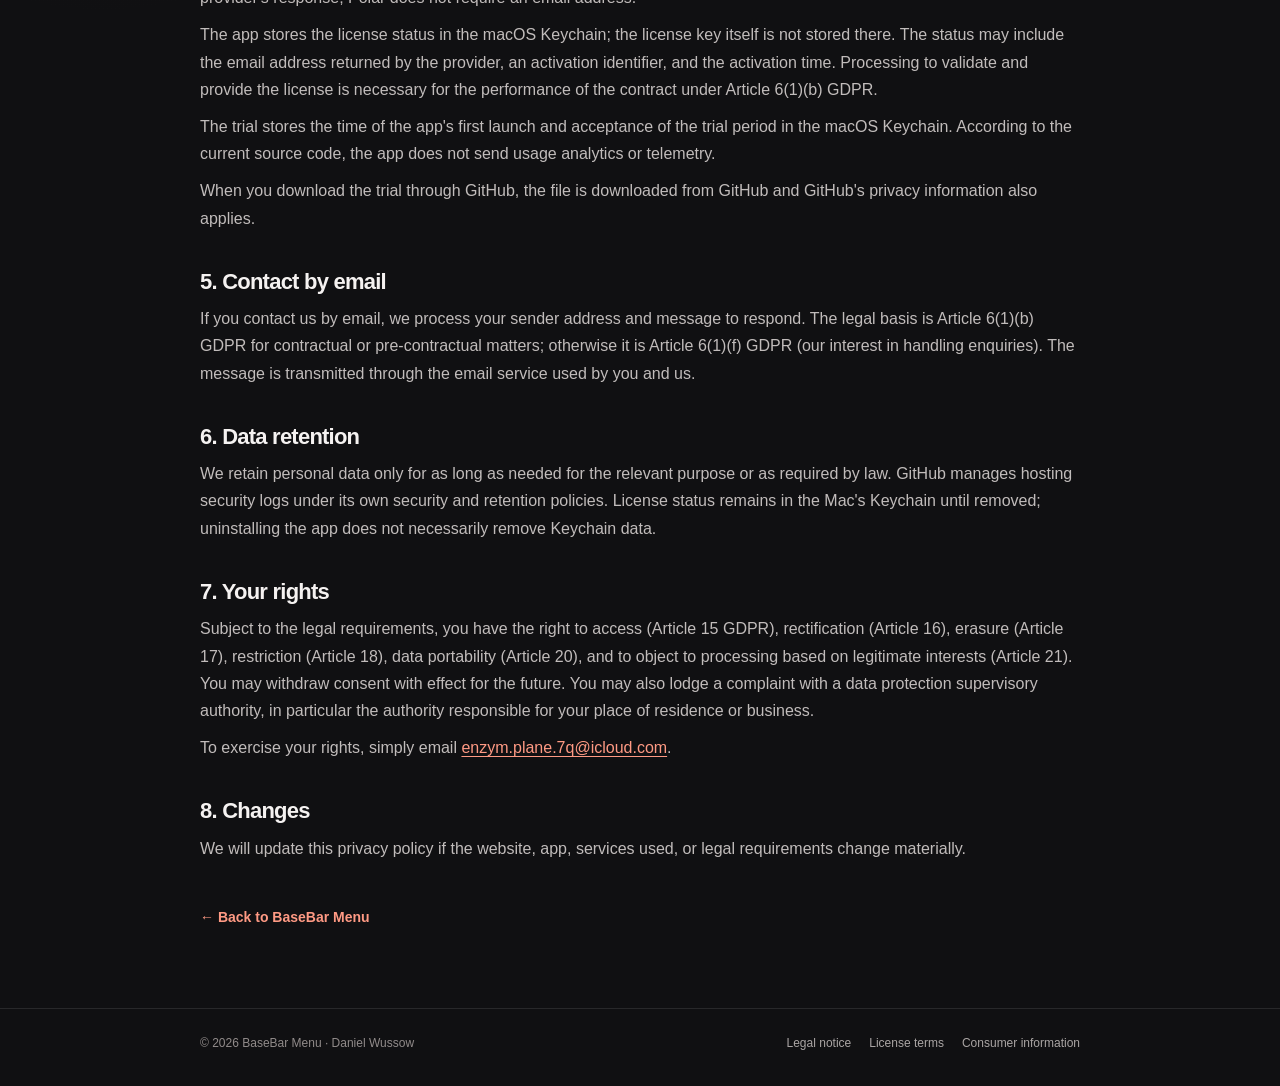
==== commit 1ec2ca73: "Stop storing language preference Carry the manually selected language in URL parameters and update t" ====
--- a/datenschutz.html
+++ b/datenschutz.html
@@ -49,7 +49,7 @@
     </p>
 
     <h2>3. Cookies, Analyse und externe Inhalte</h2>
-    <p>Die Website verwendet keine Analyse- oder Werbe-Tracker, keine externen Schriftarten, kein Kontaktformular und keinen eingebetteten Videoplayer eines Drittanbieters. Das Demovideo wird als Datei über GitHub Pages bereitgestellt und erst geladen, wenn du die Wiedergabe startest. Die Links zu GitHub, Lemon Squeezy, Gumroad und Polar sind externe Links. Erst beim Öffnen eines Links ruft dein Browser den jeweiligen Anbieter auf; dabei gelten dessen Datenschutzinformationen.</p>
+    <p>Die Website verwendet keine Analyse- oder Werbe-Tracker, keine externen Schriftarten, kein Kontaktformular und keinen eingebetteten Videoplayer eines Drittanbieters. Wenn du die Sprache manuell auswählst, wird sie als URL-Parameter „lang“ an interne Seiten weitergegeben, damit die Auswahl beim Navigieren erhalten bleibt. Die Website speichert die Sprachwahl nicht in Cookies oder im lokalen Browserspeicher. Das Demovideo wird als Datei über GitHub Pages bereitgestellt und erst geladen, wenn du die Wiedergabe startest. Die Links zu GitHub, Lemon Squeezy, Gumroad und Polar sind externe Links. Erst beim Öffnen eines Links ruft dein Browser den jeweiligen Anbieter auf; dabei gelten dessen Datenschutzinformationen.</p>
 
     <h2>4. Kauf und Lizenzaktivierung</h2>
     <p>Für einen Kauf kannst du Lemon Squeezy, Gumroad oder Polar auswählen. Der Checkout wird vom jeweiligen Anbieter bereitgestellt und öffnet sich erst nach deinem Klick als externe Seite. Beim bloßen Besuch unserer Website werden daher keine Checkout- oder Zahlungsdaten an diese Anbieter übermittelt. Vor Abschluss zeigt der ausgewählte Checkout die für die Bestellung geltenden Angaben und Bedingungen.</p>
